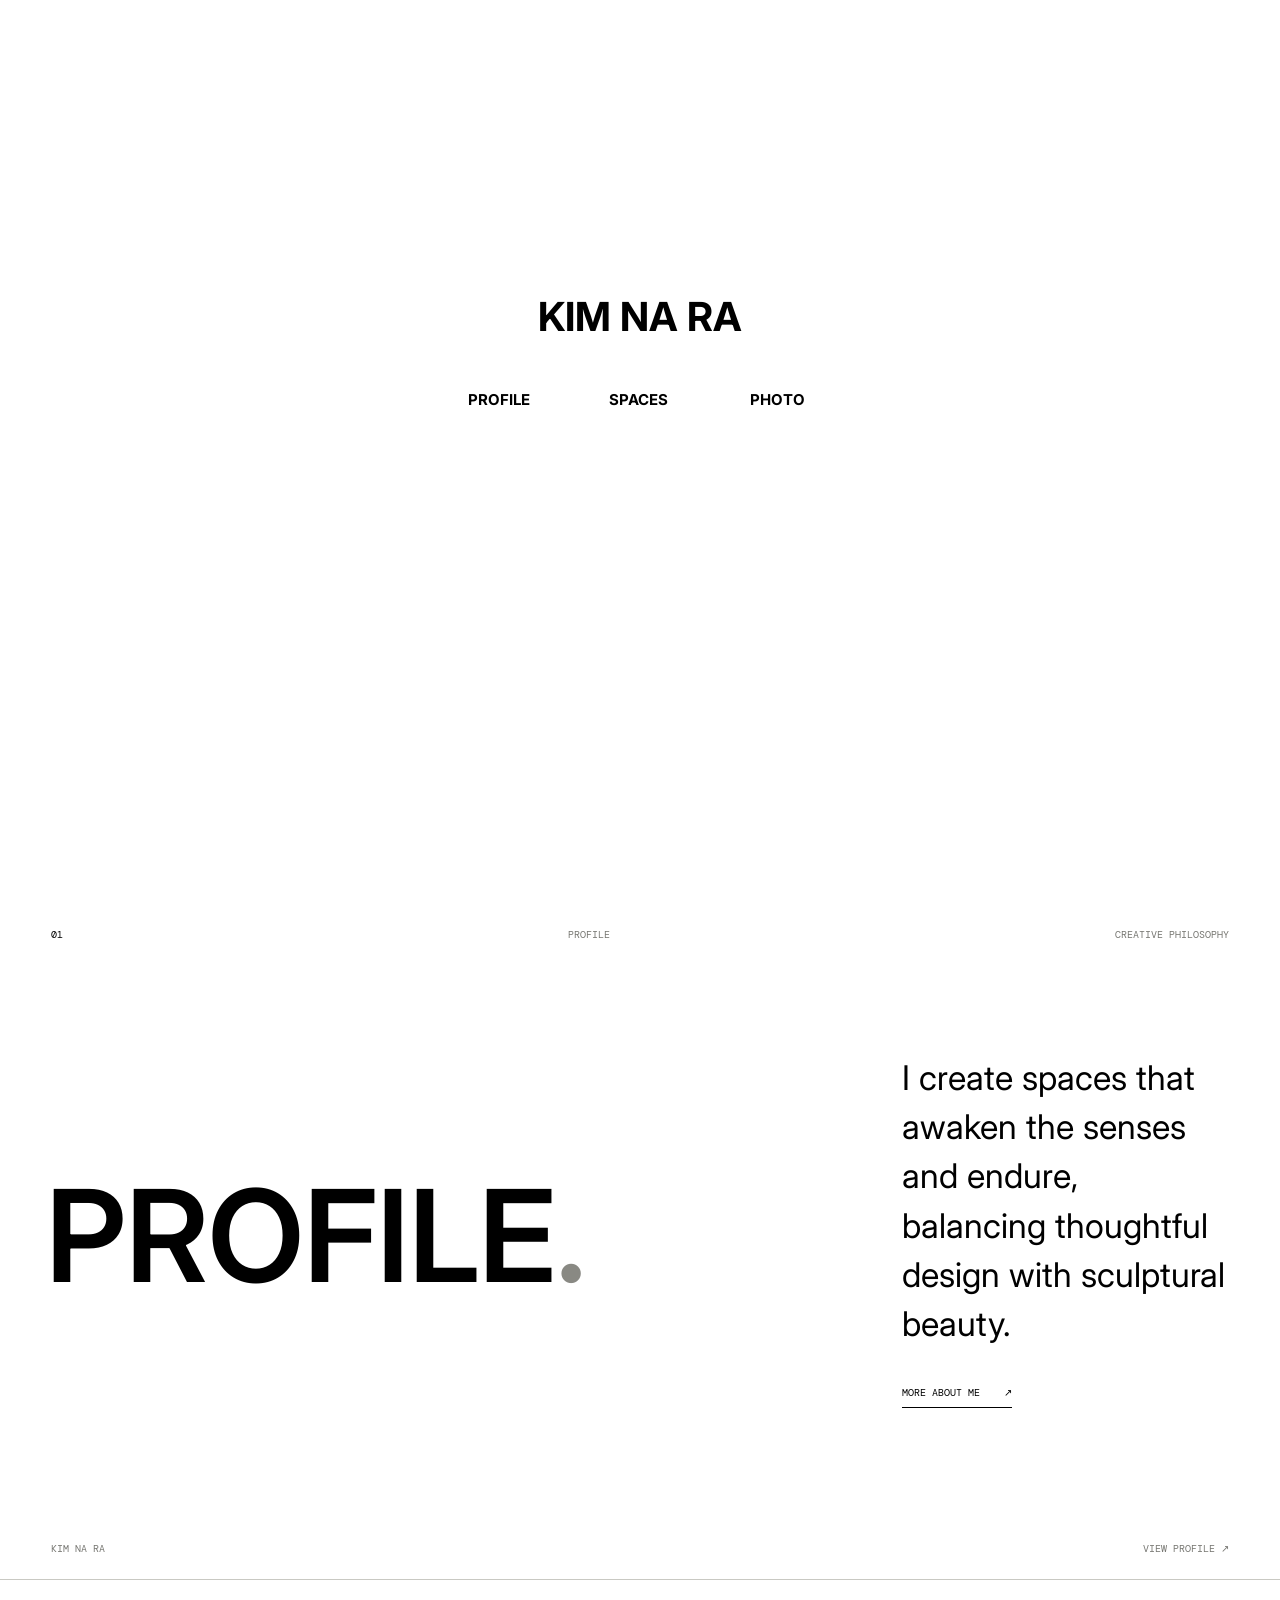
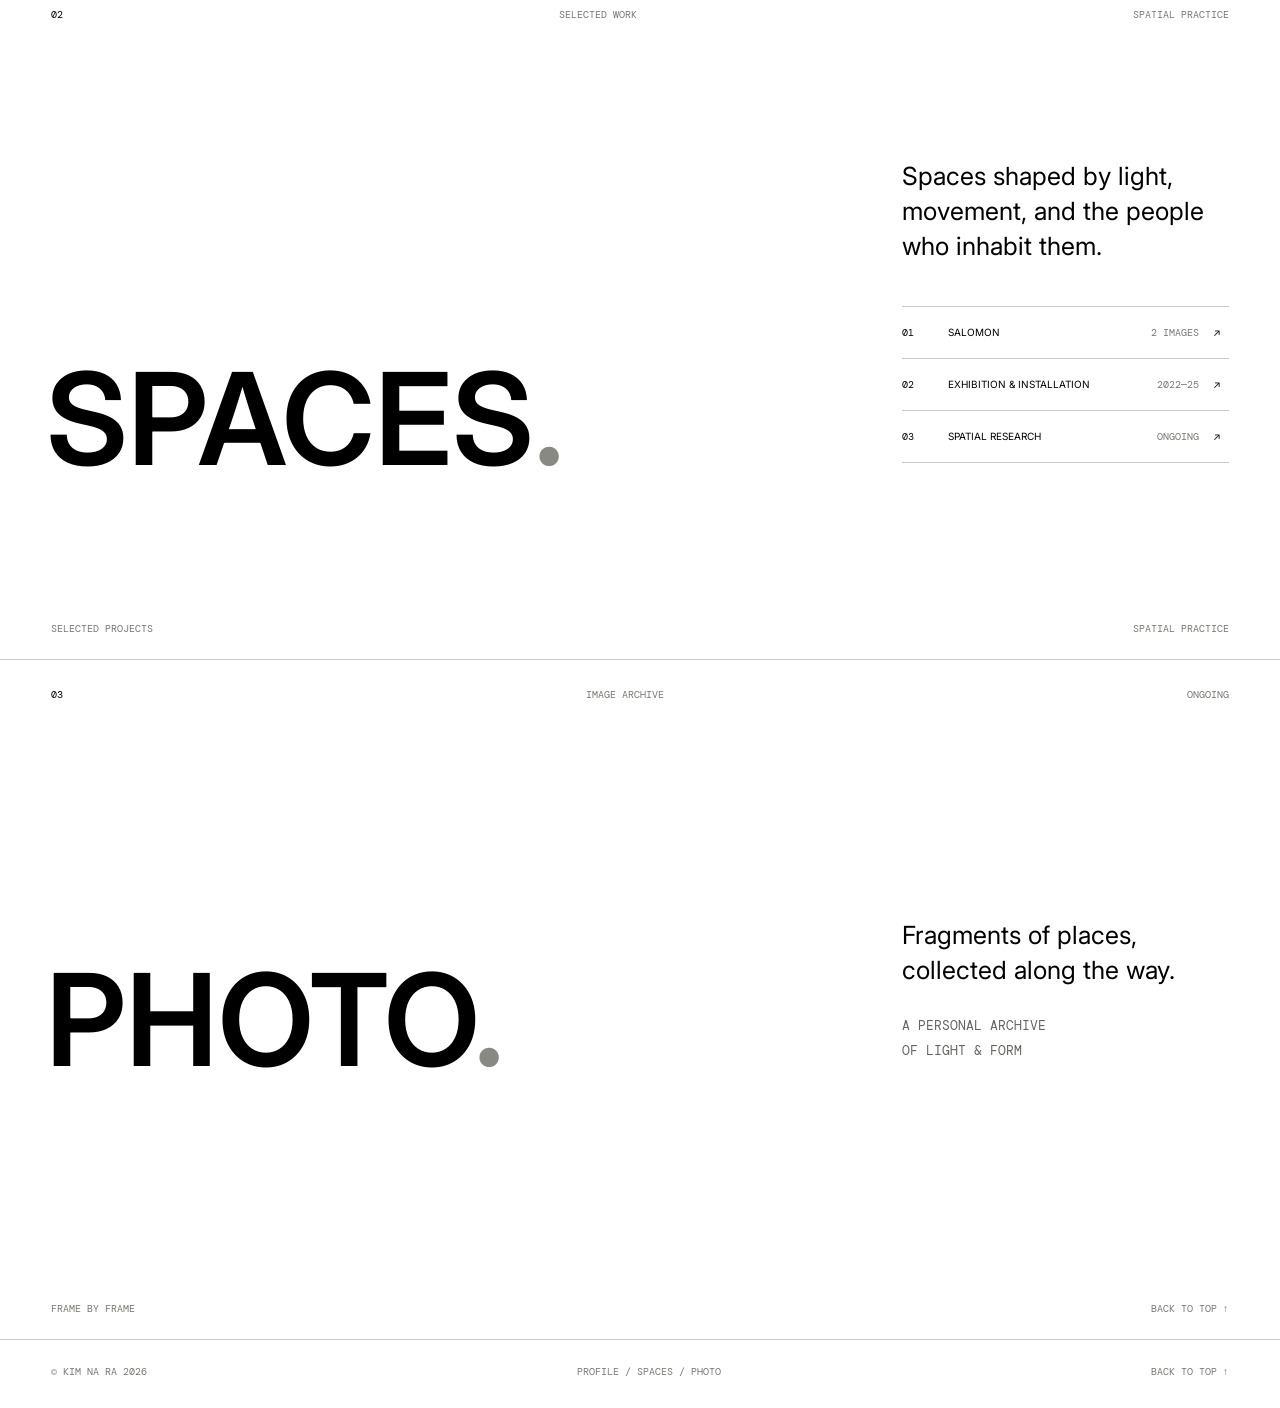
==== index.html @ 71cdee12 "Upload portfolio files" ====
<!doctype html>
<html lang="en">
  <head>
    <meta charset="utf-8" />
    <meta name="viewport" content="width=device-width, initial-scale=1" />
    <meta name="theme-color" content="#ffffff" />
    <meta name="description" content="Kim Na Ra — selected profile, spaces, and photography." />
    <title>KIM NA RA — Portfolio</title>
    <link rel="preconnect" href="https://fonts.googleapis.com" />
    <link rel="preconnect" href="https://fonts.gstatic.com" crossorigin />
    <link href="https://fonts.googleapis.com/css2?family=DM+Mono:wght@400;500&family=Inter:wght@400;500;700&family=Manrope:wght@400;500;600;700;800&display=swap" rel="stylesheet" />
    <link rel="stylesheet" href="styles.css" />
    <script src="script.js" defer></script>
  </head>
  <body>
    <main>
      <section class="hero" id="home" aria-labelledby="hero-title">
        <div class="hero-title-wrap">
          <h1 id="hero-title">KIM NA RA</h1>
          <nav class="site-nav" aria-label="Main navigation">
            <a href="#profile">PROFILE</a>
            <a href="#spaces">SPACES</a>
            <a href="#photo">PHOTO</a>
          </nav>
        </div>
      </section>

      <section class="content-section profile-section" id="profile" aria-labelledby="profile-title">
        <div class="section-top mono"><span>01</span><span>PROFILE</span><span>CREATIVE PHILOSOPHY</span></div>
        <div class="section-body profile-preview-body">
          <h2 id="profile-title">PROFILE<span class="title-period">.</span></h2>
          <div class="section-copy profile-preview-copy">
            <blockquote class="profile-quote">I create spaces that awaken the senses and endure, balancing thoughtful design with sculptural beauty.</blockquote>
            <a class="profile-cta" href="profile.html"><span>MORE ABOUT ME</span><span aria-hidden="true">↗</span></a>
          </div>
        </div>
        <div class="section-bottom mono"><span>KIM NA RA</span><a href="profile.html">VIEW PROFILE ↗</a></div>
      </section>

      <section class="content-section spaces-section" id="spaces" aria-labelledby="spaces-title">
        <div class="section-top mono"><span>02</span><span>SELECTED WORK</span><span>SPATIAL PRACTICE</span></div>
        <div class="section-body">
          <h2 id="spaces-title">SPACES<span class="title-period">.</span></h2>
          <div class="section-copy">
            <p class="lead">Spaces shaped by light, movement, and the people who inhabit them.</p>
            <div class="work-list" aria-label="Selected spaces">
              <div class="work-row"><span class="mono">01</span><a class="work-title" href="salomon.html">SALOMON</a><span class="mono">2 IMAGES</span><span aria-hidden="true">↗</span></div>
              <div class="work-row"><span class="mono">02</span><span>EXHIBITION &amp; INSTALLATION</span><span class="mono">2022—25</span><span aria-hidden="true">↗</span></div>
              <div class="work-row"><span class="mono">03</span><span>SPATIAL RESEARCH</span><span class="mono">ONGOING</span><span aria-hidden="true">↗</span></div>
            </div>
          </div>
        </div>
        <div class="section-bottom mono"><span>SELECTED PROJECTS</span><span>SPATIAL PRACTICE</span></div>
      </section>

      <section class="content-section photo-section" id="photo" aria-labelledby="photo-title">
        <div class="section-top mono"><span>03</span><span>IMAGE ARCHIVE</span><span>ONGOING</span></div>
        <div class="section-body">
          <h2 id="photo-title">PHOTO<span class="title-period">.</span></h2>
          <div class="section-copy photo-copy">
            <p class="lead">Fragments of places, collected along the way.</p>
            <p class="photo-note mono">A PERSONAL ARCHIVE<br />OF LIGHT &amp; FORM</p>
          </div>
        </div>
        <div class="section-bottom mono"><span>FRAME BY FRAME</span><a href="#home">BACK TO TOP ↑</a></div>
      </section>
    </main>

    <footer class="site-footer mono">
      <span>© KIM NA RA 2026</span>
      <span>PROFILE / SPACES / PHOTO</span>
      <a href="#home">BACK TO TOP ↑</a>
    </footer>
  </body>
</html>
---- styles.css ----
:root {
  color-scheme: light;
  --paper: #ffffff;
  --ink: #000000;
  --muted: #777772;
  --line: #c9c9c3;
  --gutter: clamp(20px, 4vw, 64px);
  font-family: "Inter", sans-serif;
  font-synthesis: none;
  text-rendering: optimizeLegibility;
}

* { box-sizing: border-box; }

html {
  scroll-behavior: smooth;
  scroll-padding-top: 0;
}

body {
  margin: 0;
  background: var(--paper);
  color: var(--ink);
}

a { color: inherit; text-decoration: none; }

.mono {
  font-family: "DM Mono", monospace;
  font-size: 10px;
  font-weight: 400;
  letter-spacing: 0;
}

.site-nav a,
.section-bottom a,
.site-footer a { transition: opacity 180ms ease; }

.site-nav {
  display: grid;
  width: min(417px, calc(100% - 24px));
  grid-template-columns: repeat(3, 1fr);
  margin: 50px auto 0;
  transform: translateX(-2px);
  text-align: center;
}

.site-nav a {
  font-family: "Inter", sans-serif;
  font-size: 15px;
  font-weight: 700;
  line-height: 18px;
  transition: opacity 180ms ease;
}

.site-nav a:hover { opacity: 0.55; }

.hero {
  position: relative;
  min-height: 100svh;
  background: #ffffff;
}

.hero-title-wrap {
  position: absolute;
  top: 32.6%;
  right: 0;
  left: 0;
  text-align: center;
}

.hero h1 {
  margin: 0;
  font-family: "Inter", sans-serif;
  font-size: 40px;
  font-weight: 700;
  line-height: 48px;
  letter-spacing: 0;
  white-space: nowrap;
}

.title-period { color: #898983; }

.content-section {
  display: flex;
  min-height: 680px;
  flex-direction: column;
  justify-content: space-between;
  padding: 28px var(--gutter) 24px;
  border-bottom: 1px solid var(--line);
  scroll-margin-top: 0;
}

.section-top,
.section-bottom { display: flex; justify-content: space-between; color: var(--muted); }
.section-top span:first-child { color: var(--ink); }

.section-body {
  display: grid;
  grid-template-columns: minmax(0, 1.4fr) minmax(260px, 0.6fr);
  align-items: end;
  gap: 7vw;
  padding: 100px 0 118px;
}

.section-body h2 {
  margin: 0 0 -0.06em -0.04em;
  font-size: clamp(64px, 10vw, 150px);
  font-weight: 600;
  line-height: 0.86;
  letter-spacing: 0;
}

.section-copy { max-width: 430px; padding-bottom: 4px; }
.section-copy p { margin: 0; }
.section-copy .lead { max-width: 390px; margin-bottom: 26px; font-size: clamp(18px, 2vw, 25px); line-height: 1.4; }
.section-copy > p:not(.lead) { max-width: 350px; color: #64645f; font-size: 13px; line-height: 1.9; }

.text-link {
  display: inline-flex;
  align-items: center;
  gap: 22px;
  margin-top: 38px;
  padding-bottom: 7px;
  border-bottom: 1px solid var(--ink);
  font: 10px "DM Mono", monospace;
}

.text-link:hover,
.section-bottom a:hover,
.site-footer a:hover { opacity: 0.55; }

.profile-preview-body { align-items: center; }
.profile-preview-copy { max-width: 520px; }
.profile-quote { margin: 0; font-size: clamp(20px, 2.8vw, 34px); line-height: 1.45; }
.profile-cta { display: inline-flex; align-items: center; gap: 24px; margin-top: 38px; padding-bottom: 8px; border-bottom: 1px solid var(--ink); font: 10px "DM Mono", monospace; transition: opacity 180ms ease; }
.profile-cta:hover { opacity: 0.55; }

.work-list { margin-top: 42px; border-top: 1px solid var(--line); }
.work-row {
  display: grid;
  grid-template-columns: 32px 1fr auto 16px;
  align-items: center;
  gap: 14px;
  min-height: 52px;
  border-bottom: 1px solid var(--line);
  font-size: 10px;
  transition: padding 180ms ease;
}

.work-row:hover { padding-right: 5px; padding-left: 5px; }
.work-row > span:nth-child(3) { color: var(--muted); }
.work-title:hover { text-decoration: underline; text-underline-offset: 3px; }
.photo-copy { display: flex; min-height: 145px; flex-direction: column; justify-content: space-between; }
.photo-note { color: var(--muted); line-height: 1.8; }
.site-footer { display: flex; justify-content: space-between; padding: 25px var(--gutter) 30px; color: var(--muted); }

.project-header,
.project-footer {
  display: flex;
  align-items: center;
  justify-content: space-between;
  padding: 24px var(--gutter);
  border-bottom: 1px solid var(--line);
  color: var(--muted);
  font: 10px "DM Mono", monospace;
}

.project-header a,
.project-footer a { transition: opacity 180ms ease; }
.project-header a:hover,
.project-footer a:hover { opacity: 0.55; }

.project-main {
  width: min(100%, 1600px);
  margin: 0 auto;
  padding: clamp(54px, 9vw, 120px) var(--gutter) 88px;
}

.project-title-row {
  display: flex;
  align-items: flex-end;
  justify-content: space-between;
  margin-bottom: clamp(32px, 5vw, 68px);
}

.project-title-row h1 {
  margin: 0;
  font-size: clamp(56px, 12vw, 160px);
  font-weight: 700;
  line-height: 0.86;
}

.project-count { color: var(--muted); font: 10px "DM Mono", monospace; }
.project-gallery { display: grid; gap: clamp(36px, 7vw, 96px); }
.project-image { margin: 0; }
.project-image figcaption { margin-bottom: 12px; color: var(--muted); font: 10px "DM Mono", monospace; }
.project-image img { display: block; width: 100%; height: auto; }
.project-footer { border-top: 1px solid var(--line); border-bottom: 0; }

.profile-page-body {
  background-color: var(--paper);
  background-image: linear-gradient(rgba(0, 0, 0, 0.045) 1px, transparent 1px), linear-gradient(90deg, rgba(0, 0, 0, 0.045) 1px, transparent 1px);
  background-size: 28px 28px;
}

.profile-page-header {
  display: flex;
  align-items: center;
  justify-content: space-between;
  padding: 22px var(--gutter);
  border-bottom: 1px solid var(--line);
  color: var(--muted);
  font: 10px "DM Mono", monospace;
}

.profile-page-header a,
.profile-page-footer a { transition: opacity 180ms ease; }
.profile-page-header a:hover,
.profile-page-footer a:hover { opacity: 0.55; }

.profile-page-main { width: min(100%, 1520px); margin: 0 auto; padding: clamp(52px, 8vw, 112px) var(--gutter) 88px; }
.profile-name { margin: 0; font-size: clamp(44px, 10vw, 144px); font-weight: 700; line-height: 0.9; white-space: nowrap; }
.profile-contact-row { display: flex; flex-wrap: wrap; gap: 28px; margin-top: 22px; color: var(--muted); font: 12px "DM Mono", monospace; }
.profile-contact-row a:hover { color: var(--ink); }

.profile-content {
  display: grid;
  grid-template-columns: minmax(220px, 0.8fr) minmax(0, 1.2fr);
  align-items: start;
  gap: clamp(40px, 7vw, 100px);
  margin-top: clamp(58px, 9vw, 124px);
}

.profile-portrait { margin: 0; }
.profile-portrait img { display: block; width: min(100%, 410px); height: auto; }
.profile-details { display: grid; gap: clamp(34px, 5vw, 64px); }
.profile-details section { min-width: 0; }
.profile-details h2 { margin: 0 0 18px; font-size: 14px; font-weight: 700; }
.profile-about { max-width: 620px; margin: 0; font-size: 15px; line-height: 1.75; }
.profile-skills { display: grid; border-top: 1px solid var(--line); }
.profile-skill { display: grid; grid-template-columns: 90px 1fr; gap: 18px; padding: 13px 0; border-bottom: 1px solid var(--line); font-size: 13px; line-height: 1.6; }
.profile-skill span { color: var(--muted); font: 10px "DM Mono", monospace; }
.profile-skill p { margin: 0; }

.profile-list { margin: 0; padding: 0; border-top: 1px solid var(--line); list-style: none; }
.profile-list li { padding: 13px 0; border-bottom: 1px solid var(--line); font-size: 13px; line-height: 1.6; }
.profile-page-footer { display: flex; justify-content: space-between; padding: 22px var(--gutter) 28px; border-top: 1px solid var(--line); color: var(--muted); font: 10px "DM Mono", monospace; }

@media (max-width: 700px) {
  .hero h1 { font-size: clamp(32px, 9.1vw, 40px); }
  .site-nav { width: min(417px, calc(100% - 24px)); margin-top: 50px; }
  .site-nav a { font-size: 15px; }
  .content-section { min-height: 590px; padding-top: 22px; padding-bottom: 20px; }
  .section-top, .section-bottom { gap: 12px; font-size: 8px; }
  .section-top span:nth-child(2) { text-align: center; }
  .section-top span:last-child { text-align: right; }
  .section-body { grid-template-columns: 1fr; gap: 42px; padding: 90px 0; }
  .section-body h2 { font-size: clamp(60px, 16vw, 112px); }
  .section-copy { max-width: none; padding-left: 15vw; }
  .section-copy .lead { font-size: 20px; }
  .work-row { grid-template-columns: 24px 1fr 68px 12px; gap: 7px; font-size: 8px; }
  .photo-copy { min-height: 125px; }
  .site-footer { flex-wrap: wrap; gap: 18px; font-size: 8px; }
  .project-header, .project-footer { padding-top: 20px; padding-bottom: 20px; }
  .project-main { padding-top: 56px; padding-bottom: 56px; }
  .project-title-row { align-items: flex-start; flex-direction: column; gap: 18px; }
  .project-title-row h1 { font-size: clamp(56px, 16vw, 96px); }
  .profile-page-header { gap: 16px; font-size: 8px; }
  .profile-page-main { padding-top: 54px; padding-bottom: 56px; }
  .profile-name { font-size: clamp(36px, 10vw, 72px); }
  .profile-contact-row { gap: 14px; font-size: 10px; }
  .profile-content { grid-template-columns: 1fr; gap: 42px; margin-top: 54px; }
  .profile-portrait img { width: min(100%, 320px); }
  .profile-skill { grid-template-columns: 54px 1fr; gap: 12px; font-size: 12px; }
  .profile-list li { font-size: 12px; }
  .profile-page-footer { gap: 14px; font-size: 8px; }
}

@media (max-width: 380px) {
  .hero h1 { font-size: 32px; }
  .section-top span:last-child { max-width: 110px; }
  .work-row { font-size: 7px; }
  .profile-name { font-size: 31px; }
}

@media (prefers-reduced-motion: reduce) {
  *, *::before, *::after { scroll-behavior: auto !important; animation-duration: 0.01ms !important; transition-duration: 0.01ms !important; }
}
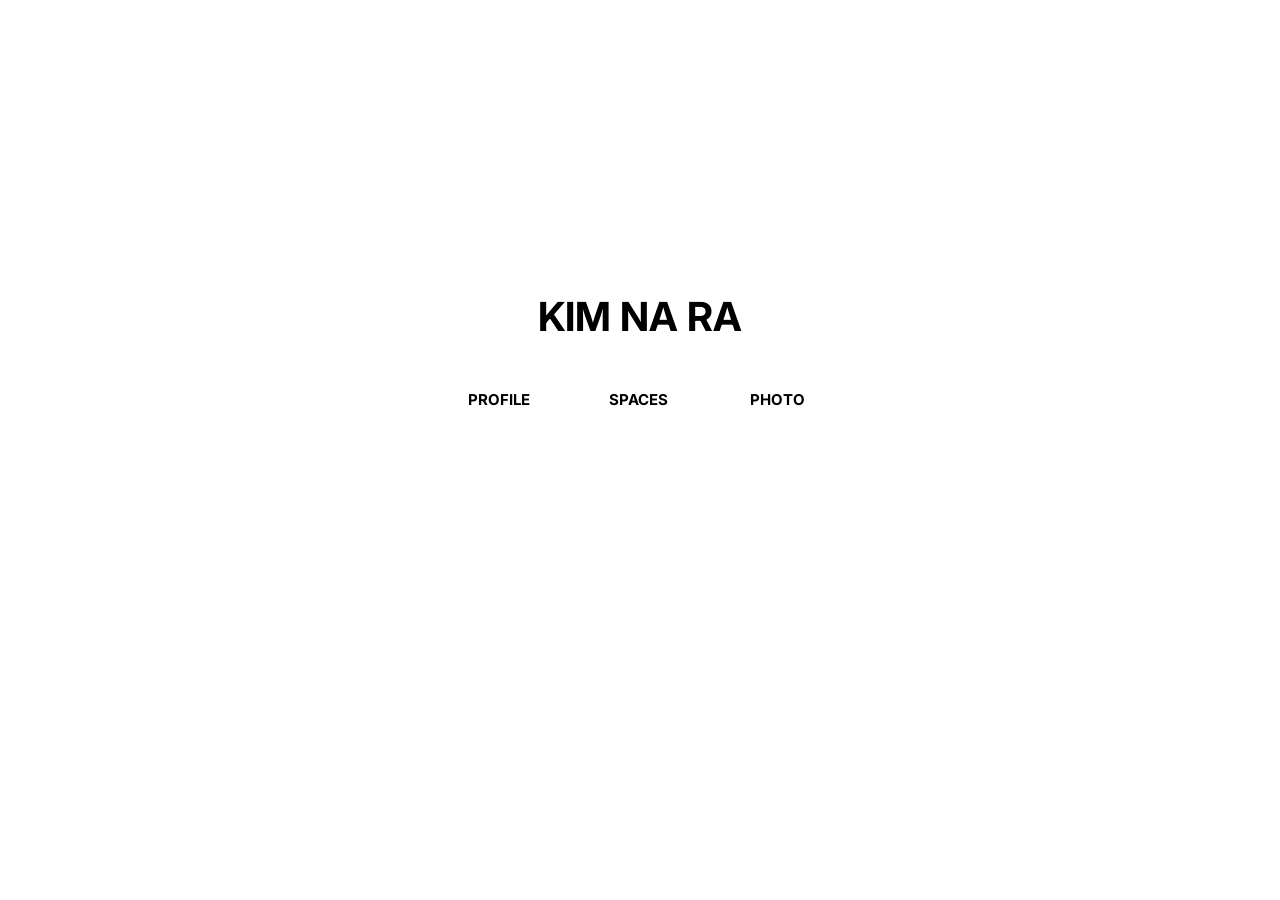
==== commit ddc5dc84: "Add files via upload" ====
--- a/index.html
+++ b/index.html
@@ -18,58 +18,18 @@
         <div class="hero-title-wrap">
           <h1 id="hero-title">KIM NA RA</h1>
           <nav class="site-nav" aria-label="Main navigation">
-            <a href="#profile">PROFILE</a>
-            <a href="#spaces">SPACES</a>
-            <a href="#photo">PHOTO</a>
+            <a href="profile.html">PROFILE</a>
+            <a href="spaces.html">SPACES</a>
+            <a href="photo.html">PHOTO</a>
           </nav>
         </div>
       </section>
-
-      <section class="content-section profile-section" id="profile" aria-labelledby="profile-title">
-        <div class="section-top mono"><span>01</span><span>PROFILE</span><span>CREATIVE PHILOSOPHY</span></div>
-        <div class="section-body profile-preview-body">
-          <h2 id="profile-title">PROFILE<span class="title-period">.</span></h2>
-          <div class="section-copy profile-preview-copy">
-            <blockquote class="profile-quote">I create spaces that awaken the senses and endure, balancing thoughtful design with sculptural beauty.</blockquote>
-            <a class="profile-cta" href="profile.html"><span>MORE ABOUT ME</span><span aria-hidden="true">↗</span></a>
-          </div>
-        </div>
-        <div class="section-bottom mono"><span>KIM NA RA</span><a href="profile.html">VIEW PROFILE ↗</a></div>
-      </section>
-
-      <section class="content-section spaces-section" id="spaces" aria-labelledby="spaces-title">
-        <div class="section-top mono"><span>02</span><span>SELECTED WORK</span><span>SPATIAL PRACTICE</span></div>
-        <div class="section-body">
-          <h2 id="spaces-title">SPACES<span class="title-period">.</span></h2>
-          <div class="section-copy">
-            <p class="lead">Spaces shaped by light, movement, and the people who inhabit them.</p>
-            <div class="work-list" aria-label="Selected spaces">
-              <div class="work-row"><span class="mono">01</span><a class="work-title" href="salomon.html">SALOMON</a><span class="mono">2 IMAGES</span><span aria-hidden="true">↗</span></div>
-              <div class="work-row"><span class="mono">02</span><span>EXHIBITION &amp; INSTALLATION</span><span class="mono">2022—25</span><span aria-hidden="true">↗</span></div>
-              <div class="work-row"><span class="mono">03</span><span>SPATIAL RESEARCH</span><span class="mono">ONGOING</span><span aria-hidden="true">↗</span></div>
-            </div>
-          </div>
-        </div>
-        <div class="section-bottom mono"><span>SELECTED PROJECTS</span><span>SPATIAL PRACTICE</span></div>
-      </section>
-
-      <section class="content-section photo-section" id="photo" aria-labelledby="photo-title">
-        <div class="section-top mono"><span>03</span><span>IMAGE ARCHIVE</span><span>ONGOING</span></div>
-        <div class="section-body">
-          <h2 id="photo-title">PHOTO<span class="title-period">.</span></h2>
-          <div class="section-copy photo-copy">
-            <p class="lead">Fragments of places, collected along the way.</p>
-            <p class="photo-note mono">A PERSONAL ARCHIVE<br />OF LIGHT &amp; FORM</p>
-          </div>
-        </div>
-        <div class="section-bottom mono"><span>FRAME BY FRAME</span><a href="#home">BACK TO TOP ↑</a></div>
-      </section>
     </main>
-
-    <footer class="site-footer mono">
-      <span>© KIM NA RA 2026</span>
-      <span>PROFILE / SPACES / PHOTO</span>
-      <a href="#home">BACK TO TOP ↑</a>
-    </footer>
+    <div class="cursor-dot" aria-hidden="true">
+      <span class="cursor-trail-three" data-cursor-part></span>
+      <span class="cursor-trail-two" data-cursor-part></span>
+      <span class="cursor-trail-one" data-cursor-part></span>
+      <span class="cursor-core" data-cursor-part></span>
+    </div>
   </body>
 </html>
--- a/styles.css
+++ b/styles.css
@@ -4,6 +4,7 @@
   --ink: #000000;
   --muted: #777772;
   --line: #c9c9c3;
+  --cursor-red: #f1263c;
   --gutter: clamp(20px, 4vw, 64px);
   font-family: "Inter", sans-serif;
   font-synthesis: none;
@@ -24,6 +25,67 @@
 }
 
 a { color: inherit; text-decoration: none; }
+
+.cursor-dot { display: none; }
+
+@media (hover: hover) and (pointer: fine) {
+  body.has-custom-cursor,
+  body.has-custom-cursor * { cursor: none !important; }
+
+  body.has-custom-cursor .cursor-dot {
+    position: fixed;
+    z-index: 9999;
+    inset: 0;
+    display: block;
+    opacity: 0;
+    pointer-events: none;
+    transition: opacity 120ms ease;
+  }
+
+  body.has-custom-cursor .cursor-dot.is-visible { opacity: 1; }
+
+  .cursor-dot span {
+    position: absolute;
+    top: 0;
+    left: 0;
+    display: block;
+    border-radius: 50%;
+    pointer-events: none;
+    transform: translate(-50%, -50%);
+  }
+
+  .cursor-core {
+    width: 18px;
+    height: 18px;
+    background: var(--cursor-red);
+    box-shadow: 0 0 12px rgba(241, 38, 60, 0.4);
+    transition: width 150ms ease, height 150ms ease;
+  }
+
+  .cursor-trail-one {
+    width: 13px;
+    height: 13px;
+    background: rgba(241, 38, 60, 0.48);
+    transition: left 100ms ease-out, top 100ms ease-out;
+  }
+
+  .cursor-trail-two {
+    width: 10px;
+    height: 10px;
+    background: rgba(241, 38, 60, 0.3);
+    transition: left 190ms ease-out, top 190ms ease-out;
+  }
+
+  .cursor-trail-three {
+    width: 7px;
+    height: 7px;
+    background: rgba(241, 38, 60, 0.16);
+    transition: left 290ms ease-out, top 290ms ease-out;
+  }
+
+  body.has-custom-cursor .cursor-dot.is-over-link .cursor-core { width: 24px; height: 24px; }
+  body.has-custom-cursor .cursor-dot.is-initializing span { transition: none !important; }
+}
 
 .mono {
   font-family: "DM Mono", monospace;
@@ -153,6 +215,9 @@
 .work-title:hover { text-decoration: underline; text-underline-offset: 3px; }
 .photo-copy { display: flex; min-height: 145px; flex-direction: column; justify-content: space-between; }
 .photo-note { color: var(--muted); line-height: 1.8; }
+.photo-page-copy { max-width: 720px; margin-top: clamp(72px, 13vw, 180px); }
+.photo-page-copy .lead { font-size: clamp(22px, 4vw, 48px); line-height: 1.35; }
+.photo-page-copy .photo-note { margin-top: 40px; }
 .site-footer { display: flex; justify-content: space-between; padding: 25px var(--gutter) 30px; color: var(--muted); }
 
 .project-header,
